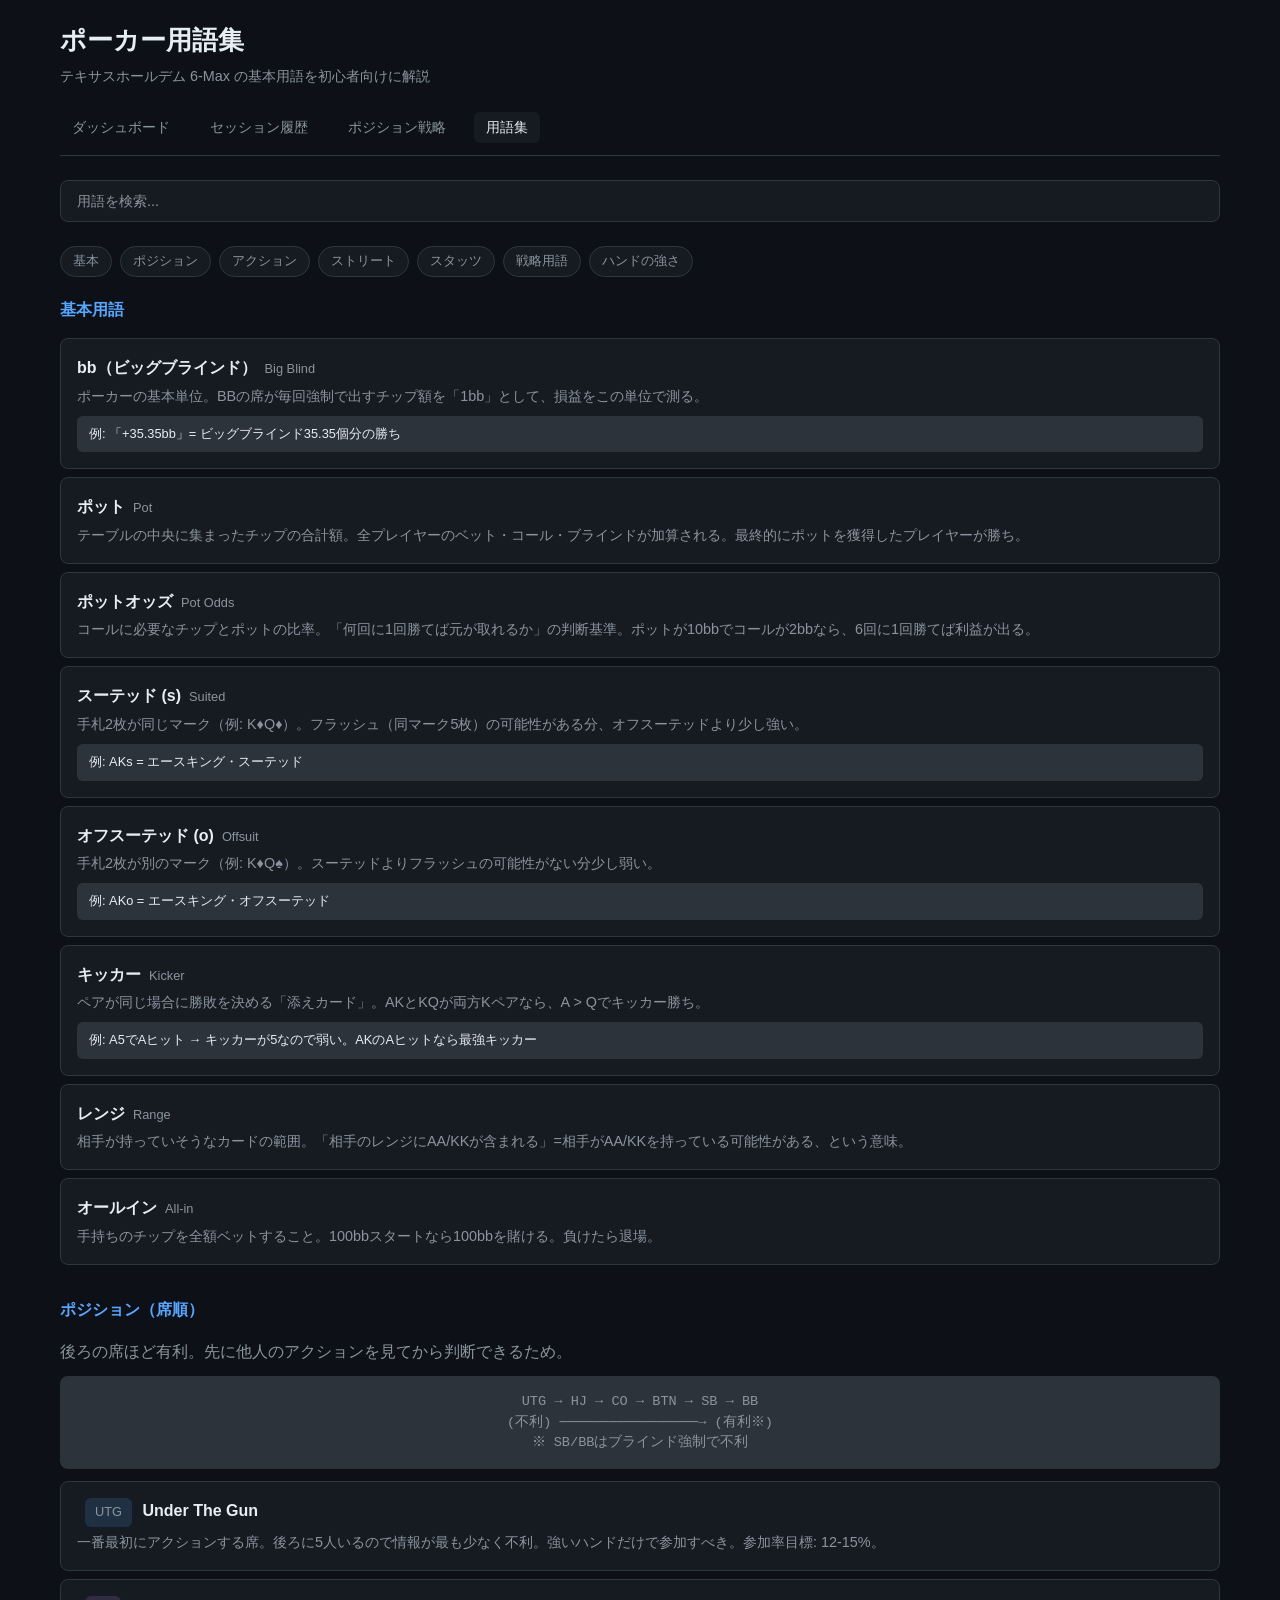
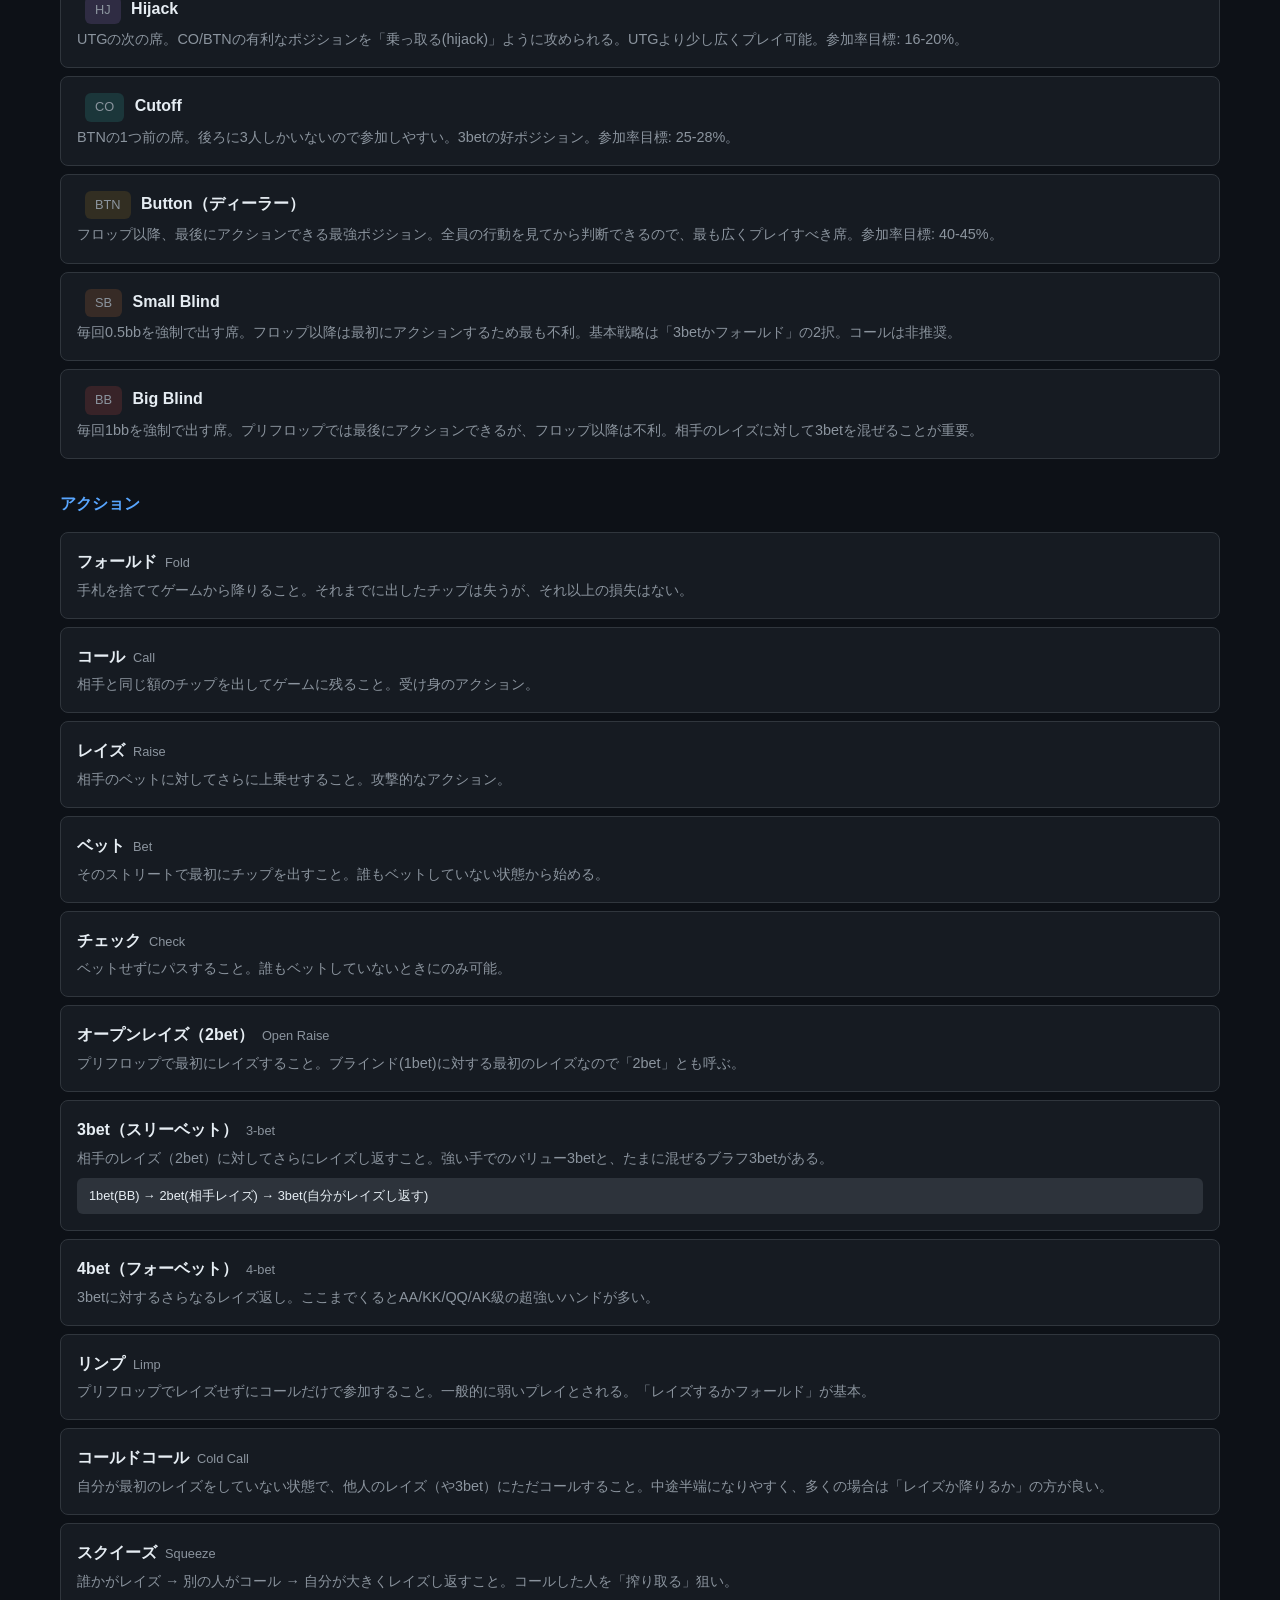
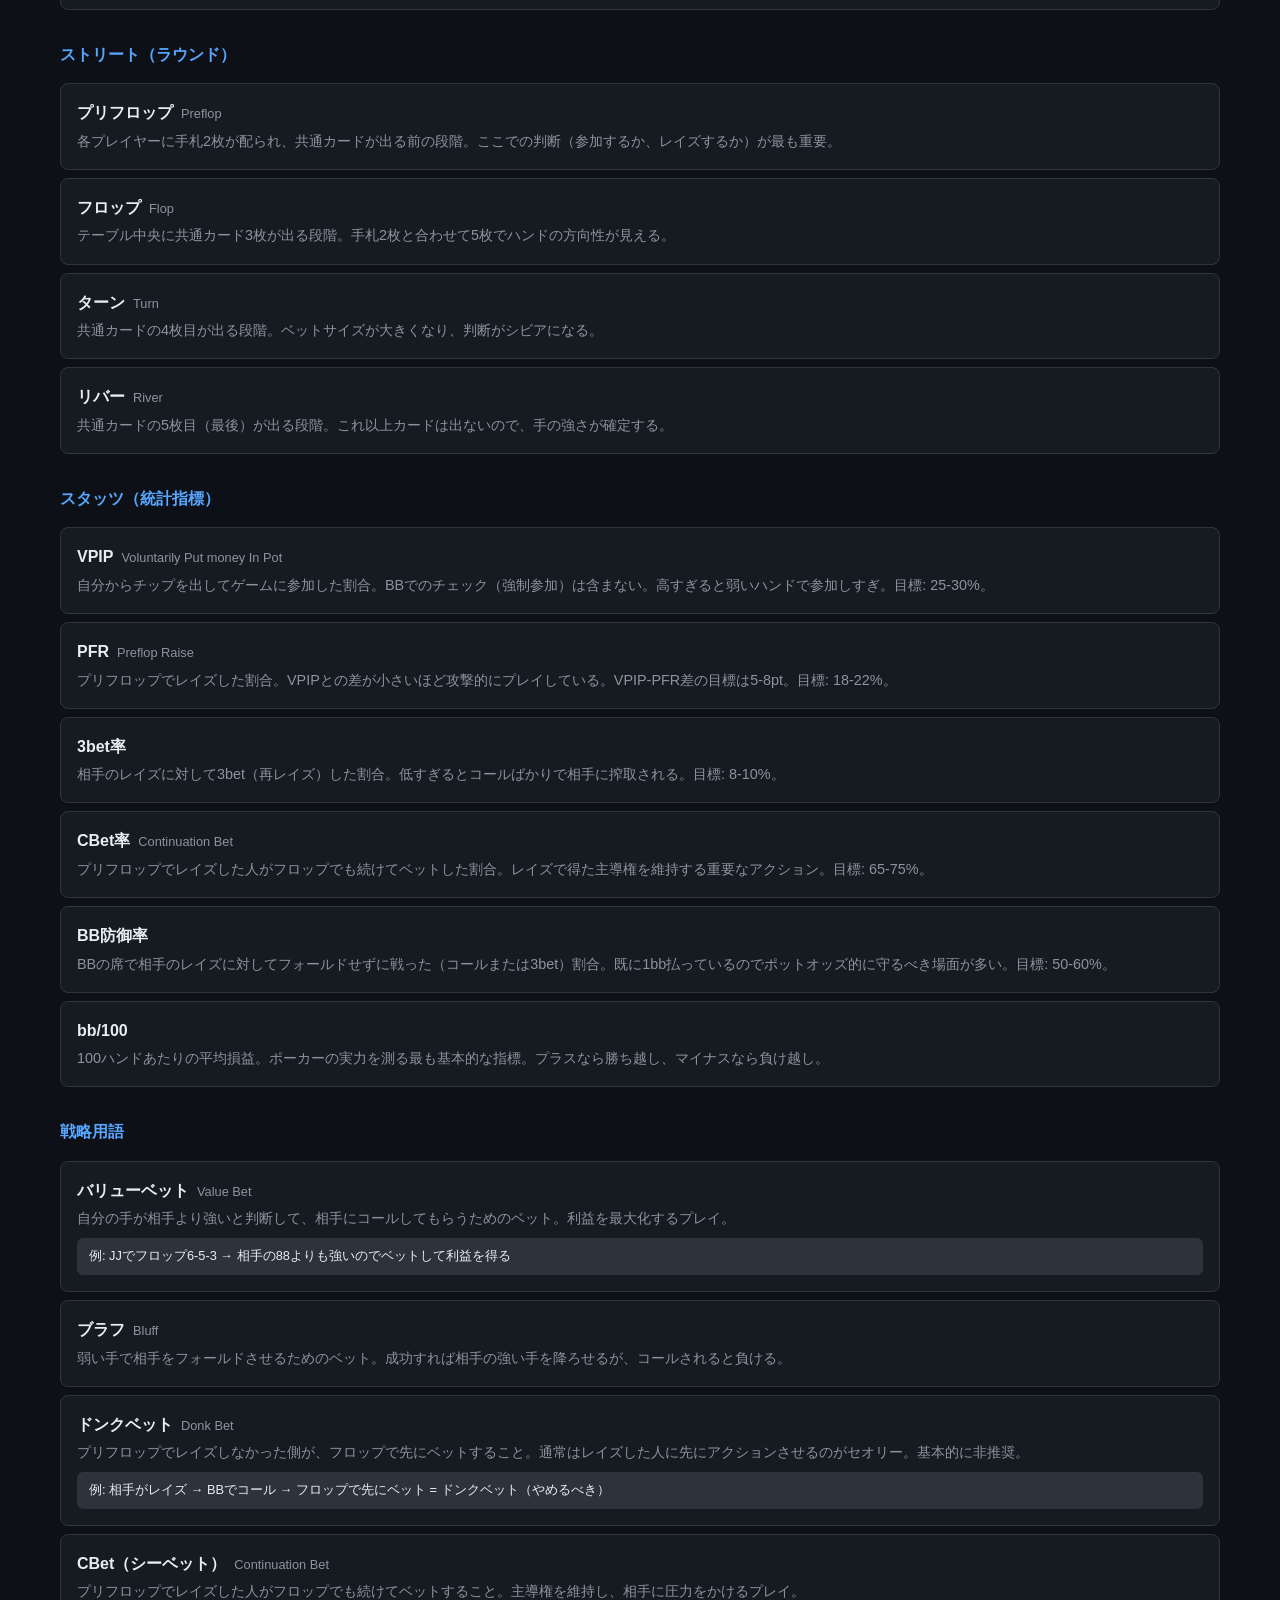
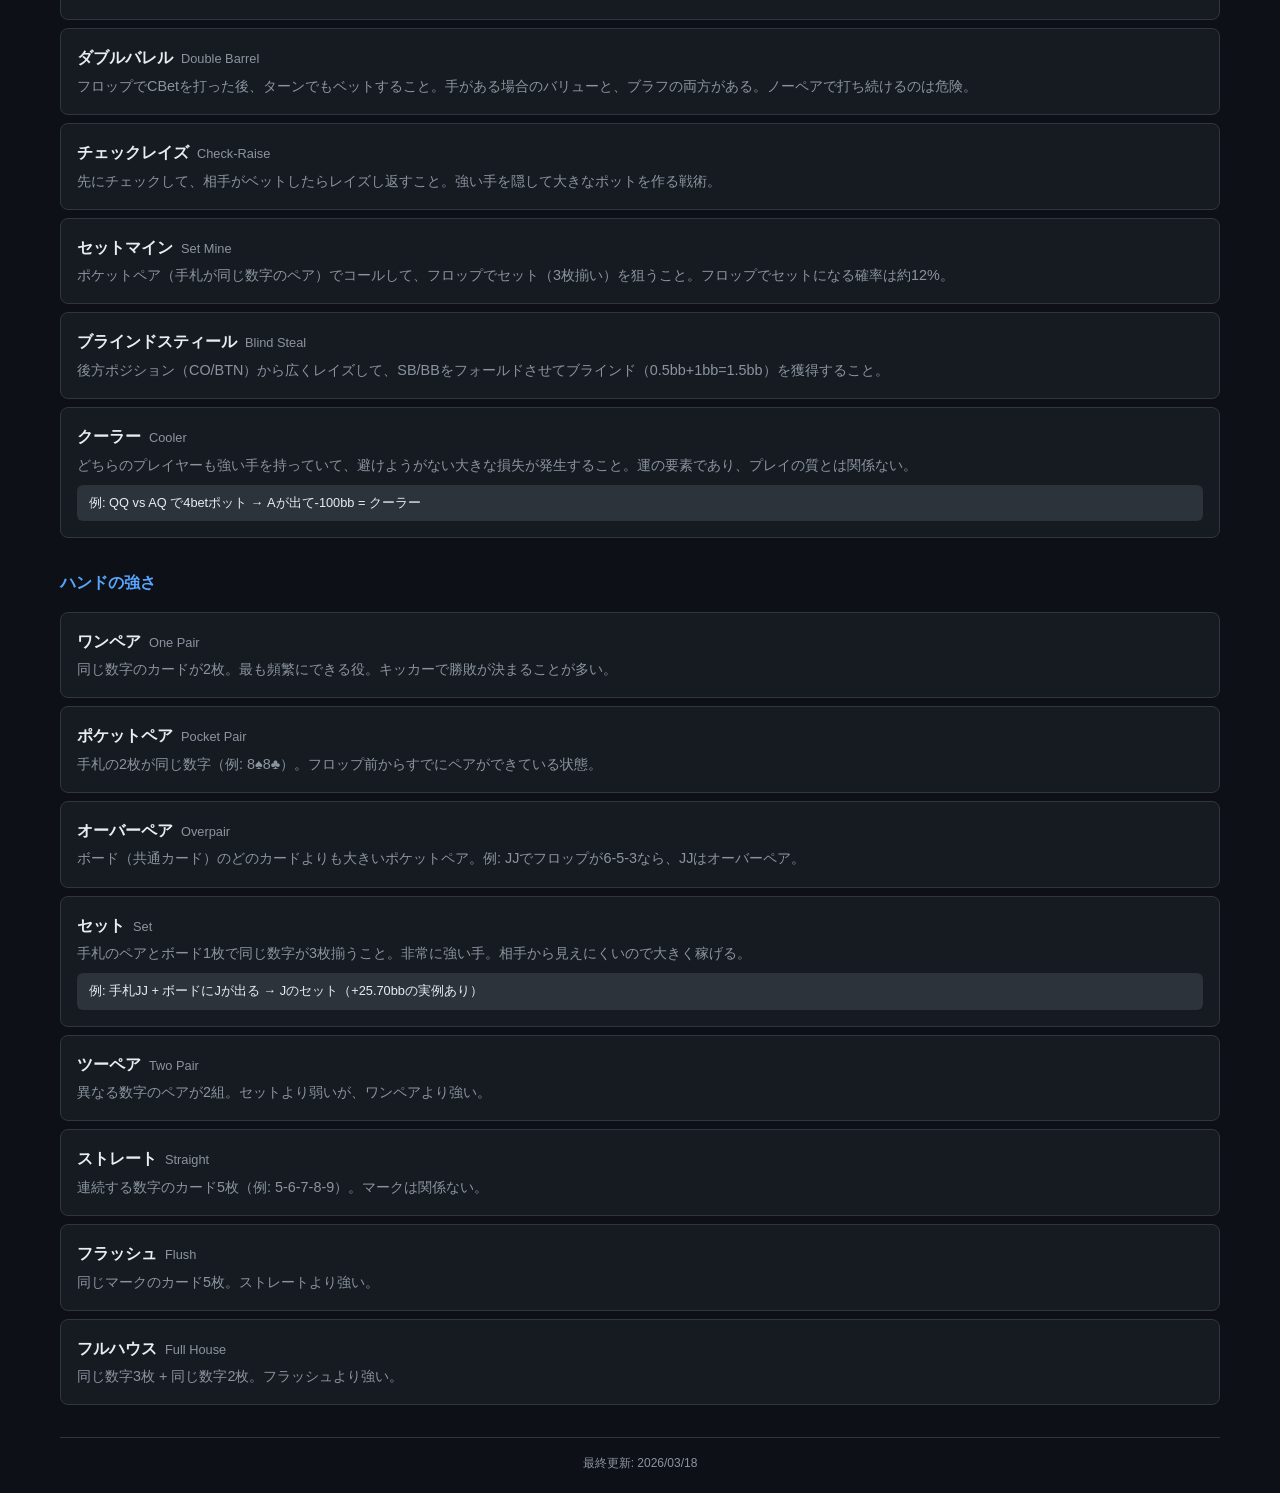
==== glossary.html @ 981156d5 "戦略ページをバージョン管理化 + 用語集ページ追加 - strategy.html: 戦略バージョン一覧テーブル（v1〜v3 + 課題トラッカー） - strategy/: 各バージョンの詳細ページ " ====
<!DOCTYPE html>
<html lang="ja">
<head>
  <meta charset="UTF-8">
  <meta name="viewport" content="width=device-width, initial-scale=1.0">
  <title>ポーカー用語集 | oyasumipan Poker</title>
  <link rel="stylesheet" href="style.css">
  <style>
    .glossary-section { margin-bottom: 32px; }
    .glossary-section h3 { color: var(--blue); margin-bottom: 16px; }
    .term-card { background: var(--card); border: 1px solid var(--border); border-radius: 8px; padding: 16px; margin-bottom: 8px; }
    .term-card .term-name { font-weight: 700; font-size: 1rem; margin-bottom: 4px; }
    .term-card .term-name span { color: var(--text-muted); font-weight: 400; font-size: 0.8rem; margin-left: 8px; }
    .term-card .term-desc { color: var(--text-muted); font-size: 0.9rem; line-height: 1.6; }
    .term-card .term-example { margin-top: 8px; padding: 8px 12px; background: #2d333b; border-radius: 6px; font-size: 0.8rem; color: var(--text); }
    .search-box { width: 100%; padding: 12px 16px; background: var(--card); border: 1px solid var(--border); border-radius: 8px; color: var(--text); font-size: 0.9rem; margin-bottom: 24px; outline: none; }
    .search-box:focus { border-color: var(--blue); }
    .search-box::placeholder { color: var(--text-muted); }
    .category-nav { display: flex; gap: 8px; flex-wrap: wrap; margin-bottom: 20px; }
    .category-nav a { padding: 4px 12px; border-radius: 16px; font-size: 0.8rem; background: var(--card); border: 1px solid var(--border); color: var(--text-muted); }
    .category-nav a:hover { color: var(--text); border-color: var(--blue); text-decoration: none; }
  </style>
</head>
<body>
  <h1>ポーカー用語集</h1>
  <p class="subtitle">テキサスホールデム 6-Max の基本用語を初心者向けに解説</p>
  <nav>
    <a href="index.html">ダッシュボード</a>
    <a href="sessions.html">セッション履歴</a>
    <a href="strategy.html">ポジション戦略</a>
    <a href="glossary.html" class="active">用語集</a>
  </nav>

  <input type="text" class="search-box" id="search" placeholder="用語を検索..." oninput="filterTerms()">

  <div class="category-nav">
    <a href="#basics">基本</a>
    <a href="#positions">ポジション</a>
    <a href="#actions">アクション</a>
    <a href="#streets">ストリート</a>
    <a href="#stats">スタッツ</a>
    <a href="#strategy">戦略用語</a>
    <a href="#hand-strength">ハンドの強さ</a>
  </div>

  <!-- 基本 -->
  <div class="glossary-section" id="basics">
    <h3>基本用語</h3>

    <div class="term-card" data-terms="bb ビッグブラインド チップ 単位">
      <div class="term-name">bb（ビッグブラインド）<span>Big Blind</span></div>
      <div class="term-desc">ポーカーの基本単位。BBの席が毎回強制で出すチップ額を「1bb」として、損益をこの単位で測る。</div>
      <div class="term-example">例: 「+35.35bb」= ビッグブラインド35.35個分の勝ち</div>
    </div>

    <div class="term-card" data-terms="ポット pot">
      <div class="term-name">ポット<span>Pot</span></div>
      <div class="term-desc">テーブルの中央に集まったチップの合計額。全プレイヤーのベット・コール・ブラインドが加算される。最終的にポットを獲得したプレイヤーが勝ち。</div>
    </div>

    <div class="term-card" data-terms="ポットオッズ pot odds">
      <div class="term-name">ポットオッズ<span>Pot Odds</span></div>
      <div class="term-desc">コールに必要なチップとポットの比率。「何回に1回勝てば元が取れるか」の判断基準。ポットが10bbでコールが2bbなら、6回に1回勝てば利益が出る。</div>
    </div>

    <div class="term-card" data-terms="スーテッド suited 同じマーク">
      <div class="term-name">スーテッド (s)<span>Suited</span></div>
      <div class="term-desc">手札2枚が同じマーク（例: K♦Q♦）。フラッシュ（同マーク5枚）の可能性がある分、オフスーテッドより少し強い。</div>
      <div class="term-example">例: AKs = エースキング・スーテッド</div>
    </div>

    <div class="term-card" data-terms="オフスーテッド offsuit 別マーク">
      <div class="term-name">オフスーテッド (o)<span>Offsuit</span></div>
      <div class="term-desc">手札2枚が別のマーク（例: K♦Q♠）。スーテッドよりフラッシュの可能性がない分少し弱い。</div>
      <div class="term-example">例: AKo = エースキング・オフスーテッド</div>
    </div>

    <div class="term-card" data-terms="キッカー kicker 添えカード">
      <div class="term-name">キッカー<span>Kicker</span></div>
      <div class="term-desc">ペアが同じ場合に勝敗を決める「添えカード」。AKとKQが両方Kペアなら、A > Qでキッカー勝ち。</div>
      <div class="term-example">例: A5でAヒット → キッカーが5なので弱い。AKのAヒットなら最強キッカー</div>
    </div>

    <div class="term-card" data-terms="レンジ range 持ちうるカード">
      <div class="term-name">レンジ<span>Range</span></div>
      <div class="term-desc">相手が持っていそうなカードの範囲。「相手のレンジにAA/KKが含まれる」=相手がAA/KKを持っている可能性がある、という意味。</div>
    </div>

    <div class="term-card" data-terms="オールイン all-in 全額ベット">
      <div class="term-name">オールイン<span>All-in</span></div>
      <div class="term-desc">手持ちのチップを全額ベットすること。100bbスタートなら100bbを賭ける。負けたら退場。</div>
    </div>
  </div>

  <!-- ポジション -->
  <div class="glossary-section" id="positions">
    <h3>ポジション（席順）</h3>
    <p style="color:var(--text-muted);margin-bottom:12px">後ろの席ほど有利。先に他人のアクションを見てから判断できるため。</p>
    <pre style="text-align:center;color:var(--text-muted)">UTG → HJ → CO → BTN → SB → BB
(不利) ─────────────────→ (有利※)
※ SB/BBはブラインド強制で不利</pre>

    <div class="term-card" data-terms="utg アンダーザガン 一番前">
      <div class="term-name"><span class="badge badge-utg">UTG</span> Under The Gun</div>
      <div class="term-desc">一番最初にアクションする席。後ろに5人いるので情報が最も少なく不利。強いハンドだけで参加すべき。参加率目標: 12-15%。</div>
    </div>

    <div class="term-card" data-terms="hj ハイジャック">
      <div class="term-name"><span class="badge badge-hj">HJ</span> Hijack</div>
      <div class="term-desc">UTGの次の席。CO/BTNの有利なポジションを「乗っ取る(hijack)」ように攻められる。UTGより少し広くプレイ可能。参加率目標: 16-20%。</div>
    </div>

    <div class="term-card" data-terms="co カットオフ">
      <div class="term-name"><span class="badge badge-co">CO</span> Cutoff</div>
      <div class="term-desc">BTNの1つ前の席。後ろに3人しかいないので参加しやすい。3betの好ポジション。参加率目標: 25-28%。</div>
    </div>

    <div class="term-card" data-terms="btn ボタン ディーラー 最強">
      <div class="term-name"><span class="badge badge-btn">BTN</span> Button（ディーラー）</div>
      <div class="term-desc">フロップ以降、最後にアクションできる最強ポジション。全員の行動を見てから判断できるので、最も広くプレイすべき席。参加率目標: 40-45%。</div>
    </div>

    <div class="term-card" data-terms="sb スモールブラインド 強制">
      <div class="term-name"><span class="badge badge-sb">SB</span> Small Blind</div>
      <div class="term-desc">毎回0.5bbを強制で出す席。フロップ以降は最初にアクションするため最も不利。基本戦略は「3betかフォールド」の2択。コールは非推奨。</div>
    </div>

    <div class="term-card" data-terms="bb ビッグブラインド 強制 ブラインド">
      <div class="term-name"><span class="badge badge-bb">BB</span> Big Blind</div>
      <div class="term-desc">毎回1bbを強制で出す席。プリフロップでは最後にアクションできるが、フロップ以降は不利。相手のレイズに対して3betを混ぜることが重要。</div>
    </div>
  </div>

  <!-- アクション -->
  <div class="glossary-section" id="actions">
    <h3>アクション</h3>

    <div class="term-card" data-terms="フォールド fold 降りる">
      <div class="term-name">フォールド<span>Fold</span></div>
      <div class="term-desc">手札を捨ててゲームから降りること。それまでに出したチップは失うが、それ以上の損失はない。</div>
    </div>

    <div class="term-card" data-terms="コール call 同額">
      <div class="term-name">コール<span>Call</span></div>
      <div class="term-desc">相手と同じ額のチップを出してゲームに残ること。受け身のアクション。</div>
    </div>

    <div class="term-card" data-terms="レイズ raise 上乗せ">
      <div class="term-name">レイズ<span>Raise</span></div>
      <div class="term-desc">相手のベットに対してさらに上乗せすること。攻撃的なアクション。</div>
    </div>

    <div class="term-card" data-terms="ベット bet 最初に賭ける">
      <div class="term-name">ベット<span>Bet</span></div>
      <div class="term-desc">そのストリートで最初にチップを出すこと。誰もベットしていない状態から始める。</div>
    </div>

    <div class="term-card" data-terms="チェック check パス">
      <div class="term-name">チェック<span>Check</span></div>
      <div class="term-desc">ベットせずにパスすること。誰もベットしていないときにのみ可能。</div>
    </div>

    <div class="term-card" data-terms="オープンレイズ open raise 最初のレイズ 2bet">
      <div class="term-name">オープンレイズ（2bet）<span>Open Raise</span></div>
      <div class="term-desc">プリフロップで最初にレイズすること。ブラインド(1bet)に対する最初のレイズなので「2bet」とも呼ぶ。</div>
    </div>

    <div class="term-card" data-terms="3bet スリーベット 再レイズ">
      <div class="term-name">3bet（スリーベット）<span>3-bet</span></div>
      <div class="term-desc">相手のレイズ（2bet）に対してさらにレイズし返すこと。強い手でのバリュー3betと、たまに混ぜるブラフ3betがある。</div>
      <div class="term-example">1bet(BB) → 2bet(相手レイズ) → 3bet(自分がレイズし返す)</div>
    </div>

    <div class="term-card" data-terms="4bet フォーベット 再々レイズ">
      <div class="term-name">4bet（フォーベット）<span>4-bet</span></div>
      <div class="term-desc">3betに対するさらなるレイズ返し。ここまでくるとAA/KK/QQ/AK級の超強いハンドが多い。</div>
    </div>

    <div class="term-card" data-terms="リンプ limp コールだけ 弱いプレイ">
      <div class="term-name">リンプ<span>Limp</span></div>
      <div class="term-desc">プリフロップでレイズせずにコールだけで参加すること。一般的に弱いプレイとされる。「レイズするかフォールド」が基本。</div>
    </div>

    <div class="term-card" data-terms="コールドコール cold call 再レイズにコール">
      <div class="term-name">コールドコール<span>Cold Call</span></div>
      <div class="term-desc">自分が最初のレイズをしていない状態で、他人のレイズ（や3bet）にただコールすること。中途半端になりやすく、多くの場合は「レイズか降りるか」の方が良い。</div>
    </div>

    <div class="term-card" data-terms="スクイーズ squeeze 搾り取る">
      <div class="term-name">スクイーズ<span>Squeeze</span></div>
      <div class="term-desc">誰かがレイズ → 別の人がコール → 自分が大きくレイズし返すこと。コールした人を「搾り取る」狙い。</div>
    </div>
  </div>

  <!-- ストリート -->
  <div class="glossary-section" id="streets">
    <h3>ストリート（ラウンド）</h3>

    <div class="term-card" data-terms="プリフロップ preflop 最初の2枚">
      <div class="term-name">プリフロップ<span>Preflop</span></div>
      <div class="term-desc">各プレイヤーに手札2枚が配られ、共通カードが出る前の段階。ここでの判断（参加するか、レイズするか）が最も重要。</div>
    </div>

    <div class="term-card" data-terms="フロップ flop 共通カード3枚">
      <div class="term-name">フロップ<span>Flop</span></div>
      <div class="term-desc">テーブル中央に共通カード3枚が出る段階。手札2枚と合わせて5枚でハンドの方向性が見える。</div>
    </div>

    <div class="term-card" data-terms="ターン turn 4枚目">
      <div class="term-name">ターン<span>Turn</span></div>
      <div class="term-desc">共通カードの4枚目が出る段階。ベットサイズが大きくなり、判断がシビアになる。</div>
    </div>

    <div class="term-card" data-terms="リバー river 5枚目 最終">
      <div class="term-name">リバー<span>River</span></div>
      <div class="term-desc">共通カードの5枚目（最後）が出る段階。これ以上カードは出ないので、手の強さが確定する。</div>
    </div>
  </div>

  <!-- スタッツ -->
  <div class="glossary-section" id="stats">
    <h3>スタッツ（統計指標）</h3>

    <div class="term-card" data-terms="vpip 参加率 voluntarily put in pot">
      <div class="term-name">VPIP<span>Voluntarily Put money In Pot</span></div>
      <div class="term-desc">自分からチップを出してゲームに参加した割合。BBでのチェック（強制参加）は含まない。高すぎると弱いハンドで参加しすぎ。目標: 25-30%。</div>
    </div>

    <div class="term-card" data-terms="pfr レイズ率 preflop raise">
      <div class="term-name">PFR<span>Preflop Raise</span></div>
      <div class="term-desc">プリフロップでレイズした割合。VPIPとの差が小さいほど攻撃的にプレイしている。VPIP-PFR差の目標は5-8pt。目標: 18-22%。</div>
    </div>

    <div class="term-card" data-terms="3bet率 再レイズ率">
      <div class="term-name">3bet率</div>
      <div class="term-desc">相手のレイズに対して3bet（再レイズ）した割合。低すぎるとコールばかりで相手に搾取される。目標: 8-10%。</div>
    </div>

    <div class="term-card" data-terms="cbet 継続ベット continuation bet">
      <div class="term-name">CBet率<span>Continuation Bet</span></div>
      <div class="term-desc">プリフロップでレイズした人がフロップでも続けてベットした割合。レイズで得た主導権を維持する重要なアクション。目標: 65-75%。</div>
    </div>

    <div class="term-card" data-terms="bb防御率 ビッグブラインド防御">
      <div class="term-name">BB防御率</div>
      <div class="term-desc">BBの席で相手のレイズに対してフォールドせずに戦った（コールまたは3bet）割合。既に1bb払っているのでポットオッズ的に守るべき場面が多い。目標: 50-60%。</div>
    </div>

    <div class="term-card" data-terms="bb/100 100ハンドあたり">
      <div class="term-name">bb/100</div>
      <div class="term-desc">100ハンドあたりの平均損益。ポーカーの実力を測る最も基本的な指標。プラスなら勝ち越し、マイナスなら負け越し。</div>
    </div>
  </div>

  <!-- 戦略用語 -->
  <div class="glossary-section" id="strategy">
    <h3>戦略用語</h3>

    <div class="term-card" data-terms="バリューベット value bet 強い手">
      <div class="term-name">バリューベット<span>Value Bet</span></div>
      <div class="term-desc">自分の手が相手より強いと判断して、相手にコールしてもらうためのベット。利益を最大化するプレイ。</div>
      <div class="term-example">例: JJでフロップ6-5-3 → 相手の88よりも強いのでベットして利益を得る</div>
    </div>

    <div class="term-card" data-terms="ブラフ bluff 弱い手">
      <div class="term-name">ブラフ<span>Bluff</span></div>
      <div class="term-desc">弱い手で相手をフォールドさせるためのベット。成功すれば相手の強い手を降ろせるが、コールされると負ける。</div>
    </div>

    <div class="term-card" data-terms="ドンクベット donk bet セオリー違反">
      <div class="term-name">ドンクベット<span>Donk Bet</span></div>
      <div class="term-desc">プリフロップでレイズしなかった側が、フロップで先にベットすること。通常はレイズした人に先にアクションさせるのがセオリー。基本的に非推奨。</div>
      <div class="term-example">例: 相手がレイズ → BBでコール → フロップで先にベット = ドンクベット（やめるべき）</div>
    </div>

    <div class="term-card" data-terms="cbet シーベット 継続ベット">
      <div class="term-name">CBet（シーベット）<span>Continuation Bet</span></div>
      <div class="term-desc">プリフロップでレイズした人がフロップでも続けてベットすること。主導権を維持し、相手に圧力をかけるプレイ。</div>
    </div>

    <div class="term-card" data-terms="ダブルバレル double barrel ターンも撃つ">
      <div class="term-name">ダブルバレル<span>Double Barrel</span></div>
      <div class="term-desc">フロップでCBetを打った後、ターンでもベットすること。手がある場合のバリューと、ブラフの両方がある。ノーペアで打ち続けるのは危険。</div>
    </div>

    <div class="term-card" data-terms="チェックレイズ check raise 待ち伏せ">
      <div class="term-name">チェックレイズ<span>Check-Raise</span></div>
      <div class="term-desc">先にチェックして、相手がベットしたらレイズし返すこと。強い手を隠して大きなポットを作る戦術。</div>
    </div>

    <div class="term-card" data-terms="セットマイン set mine ポケットペア">
      <div class="term-name">セットマイン<span>Set Mine</span></div>
      <div class="term-desc">ポケットペア（手札が同じ数字のペア）でコールして、フロップでセット（3枚揃い）を狙うこと。フロップでセットになる確率は約12%。</div>
    </div>

    <div class="term-card" data-terms="ブラインドスティール blind steal 盗む">
      <div class="term-name">ブラインドスティール<span>Blind Steal</span></div>
      <div class="term-desc">後方ポジション（CO/BTN）から広くレイズして、SB/BBをフォールドさせてブラインド（0.5bb+1bb=1.5bb）を獲得すること。</div>
    </div>

    <div class="term-card" data-terms="クーラー cooler 避けられない">
      <div class="term-name">クーラー<span>Cooler</span></div>
      <div class="term-desc">どちらのプレイヤーも強い手を持っていて、避けようがない大きな損失が発生すること。運の要素であり、プレイの質とは関係ない。</div>
      <div class="term-example">例: QQ vs AQ で4betポット → Aが出て-100bb = クーラー</div>
    </div>
  </div>

  <!-- ハンドの強さ -->
  <div class="glossary-section" id="hand-strength">
    <h3>ハンドの強さ</h3>

    <div class="term-card" data-terms="ペア pair ワンペア 1ペア">
      <div class="term-name">ワンペア<span>One Pair</span></div>
      <div class="term-desc">同じ数字のカードが2枚。最も頻繁にできる役。キッカーで勝敗が決まることが多い。</div>
    </div>

    <div class="term-card" data-terms="ポケットペア pocket pair 手札ペア">
      <div class="term-name">ポケットペア<span>Pocket Pair</span></div>
      <div class="term-desc">手札の2枚が同じ数字（例: 8♠8♣）。フロップ前からすでにペアができている状態。</div>
    </div>

    <div class="term-card" data-terms="オーバーペア over pair ボードより大きい">
      <div class="term-name">オーバーペア<span>Overpair</span></div>
      <div class="term-desc">ボード（共通カード）のどのカードよりも大きいポケットペア。例: JJでフロップが6-5-3なら、JJはオーバーペア。</div>
    </div>

    <div class="term-card" data-terms="セット set 3枚揃い トリップス">
      <div class="term-name">セット<span>Set</span></div>
      <div class="term-desc">手札のペアとボード1枚で同じ数字が3枚揃うこと。非常に強い手。相手から見えにくいので大きく稼げる。</div>
      <div class="term-example">例: 手札JJ + ボードにJが出る → Jのセット（+25.70bbの実例あり）</div>
    </div>

    <div class="term-card" data-terms="ツーペア two pair 2ペア">
      <div class="term-name">ツーペア<span>Two Pair</span></div>
      <div class="term-desc">異なる数字のペアが2組。セットより弱いが、ワンペアより強い。</div>
    </div>

    <div class="term-card" data-terms="ストレート straight 連番5枚">
      <div class="term-name">ストレート<span>Straight</span></div>
      <div class="term-desc">連続する数字のカード5枚（例: 5-6-7-8-9）。マークは関係ない。</div>
    </div>

    <div class="term-card" data-terms="フラッシュ flush 同マーク5枚">
      <div class="term-name">フラッシュ<span>Flush</span></div>
      <div class="term-desc">同じマークのカード5枚。ストレートより強い。</div>
    </div>

    <div class="term-card" data-terms="フルハウス full house 3枚+2枚">
      <div class="term-name">フルハウス<span>Full House</span></div>
      <div class="term-desc">同じ数字3枚 + 同じ数字2枚。フラッシュより強い。</div>
    </div>
  </div>

  <div class="footer">最終更新: 2026/03/18</div>

<script>
function filterTerms() {
  const q = document.getElementById('search').value.toLowerCase();
  document.querySelectorAll('.term-card').forEach(card => {
    const terms = (card.getAttribute('data-terms') + ' ' + card.textContent).toLowerCase();
    card.style.display = terms.includes(q) ? '' : 'none';
  });
}
</script>
</body>
</html>
---- style.css ----
:root {
  --bg: #0d1117; --card: #161b22; --border: #30363d;
  --text: #e6edf3; --text-muted: #8b949e;
  --green: #3fb950; --red: #f85149; --blue: #58a6ff;
  --purple: #bc8cff; --orange: #d29922; --cyan: #39d2c0;
}
* { margin: 0; padding: 0; box-sizing: border-box; }
body { background: var(--bg); color: var(--text); font-family: -apple-system, BlinkMacSystemFont, 'Segoe UI', Helvetica, Arial, sans-serif; padding: 20px; max-width: 1200px; margin: 0 auto; line-height: 1.6; }
a { color: var(--blue); text-decoration: none; }
a:hover { text-decoration: underline; }
h1 { font-size: 1.6rem; margin-bottom: 4px; }
h2 { font-size: 1.2rem; margin: 24px 0 12px; }
h3 { font-size: 1rem; margin: 20px 0 8px; }
.subtitle { color: var(--text-muted); font-size: 0.9rem; margin-bottom: 24px; }
.positive { color: var(--green); }
.negative { color: var(--red); }

/* Nav */
nav { display: flex; gap: 16px; margin-bottom: 24px; padding-bottom: 12px; border-bottom: 1px solid var(--border); flex-wrap: wrap; }
nav a { color: var(--text-muted); font-size: 0.9rem; padding: 4px 12px; border-radius: 6px; transition: all 0.2s; }
nav a:hover, nav a.active { color: var(--text); background: var(--card); text-decoration: none; }

/* Stats grid */
.stats-grid { display: grid; grid-template-columns: repeat(auto-fit, minmax(150px, 1fr)); gap: 12px; margin-bottom: 24px; }
.stat-card { background: var(--card); border: 1px solid var(--border); border-radius: 8px; padding: 16px; text-align: center; position: relative; }
.stat-card .label { color: var(--text-muted); font-size: 0.75rem; text-transform: uppercase; letter-spacing: 0.5px; margin-bottom: 4px; }
.stat-card .value { font-size: 1.5rem; font-weight: 700; }
.stat-card .detail { color: var(--text-muted); font-size: 0.75rem; margin-top: 2px; }

/* Tooltip */
.has-tooltip { cursor: help; position: relative; }
.has-tooltip::after {
  content: attr(data-tooltip);
  position: absolute; bottom: calc(100% + 8px); left: 50%; transform: translateX(-50%);
  background: #2d333b; color: var(--text); padding: 8px 12px; border-radius: 6px;
  font-size: 0.75rem; white-space: normal; width: max-content; max-width: 280px;
  opacity: 0; pointer-events: none; transition: opacity 0.2s; z-index: 100;
  border: 1px solid var(--border); line-height: 1.5; text-align: left;
  font-weight: 400; text-transform: none; letter-spacing: 0;
}
.has-tooltip:hover::after { opacity: 1; }

/* Charts */
.chart-container { background: var(--card); border: 1px solid var(--border); border-radius: 8px; padding: 20px; margin-bottom: 24px; }
.chart-container h2 { font-size: 1rem; margin: 0 0 12px; color: var(--text-muted); }
.chart-row { display: grid; grid-template-columns: 1fr 1fr; gap: 16px; margin-bottom: 24px; }
@media (max-width: 768px) { .chart-row { grid-template-columns: 1fr; } }
canvas { max-height: 300px; }

/* Tables */
table { width: 100%; border-collapse: collapse; font-size: 0.85rem; }
th, td { padding: 10px 12px; text-align: right; border-bottom: 1px solid var(--border); }
th { color: var(--text-muted); font-weight: 600; font-size: 0.75rem; text-transform: uppercase; letter-spacing: 0.5px; }
td:first-child, th:first-child { text-align: left; }
tr:hover td { background: rgba(88,166,255,0.05); }
tr.clickable { cursor: pointer; }
tr.clickable:hover td { background: rgba(88,166,255,0.1); }

/* Position grid */
.pos-grid { display: grid; grid-template-columns: repeat(6, 1fr); gap: 8px; margin-bottom: 24px; }
.pos-card { background: var(--card); border: 1px solid var(--border); border-radius: 8px; padding: 12px; text-align: center; }
.pos-card .pos-name { font-weight: 700; font-size: 0.9rem; margin-bottom: 6px; }
.pos-card .pos-bb { font-size: 1.1rem; font-weight: 700; margin-bottom: 4px; }
.pos-card .pos-detail { font-size: 0.7rem; color: var(--text-muted); }
@media (max-width: 768px) { .pos-grid { grid-template-columns: repeat(3, 1fr); } }

/* Section */
.section-title { font-size: 1.1rem; margin-bottom: 12px; padding-bottom: 8px; border-bottom: 1px solid var(--border); }
.footer { text-align: center; color: var(--text-muted); font-size: 0.75rem; margin-top: 32px; padding-top: 16px; border-top: 1px solid var(--border); }

/* Content page */
.content-card { background: var(--card); border: 1px solid var(--border); border-radius: 8px; padding: 24px; margin-bottom: 16px; }
.content-card h3 { margin-top: 0; color: var(--blue); }
.content-card ul, .content-card ol { padding-left: 20px; }
.content-card li { margin-bottom: 6px; }
.tag { display: inline-block; padding: 2px 8px; border-radius: 12px; font-size: 0.7rem; font-weight: 600; }
.tag-win { background: rgba(63,185,80,0.15); color: var(--green); }
.tag-lose { background: rgba(248,81,73,0.15); color: var(--red); }
.tag-even { background: rgba(139,148,158,0.15); color: var(--text-muted); }
code { background: #2d333b; padding: 2px 6px; border-radius: 4px; font-size: 0.85em; }
pre { background: #2d333b; padding: 16px; border-radius: 8px; overflow-x: auto; margin: 12px 0; font-size: 0.85rem; line-height: 1.5; }
.badge { display: inline-block; padding: 4px 10px; border-radius: 6px; font-size: 0.75rem; font-weight: 600; margin-right: 6px; }
.badge-utg { background: rgba(88,166,255,0.15); color: #58a6ff; }
.badge-hj { background: rgba(188,140,255,0.15); color: #bc8cff; }
.badge-co { background: rgba(57,210,192,0.15); color: #39d2c0; }
.badge-btn { background: rgba(210,153,34,0.15); color: #d29922; }
.badge-sb { background: rgba(240,136,62,0.15); color: #f0883e; }
.badge-bb { background: rgba(248,81,73,0.15); color: #f85149; }
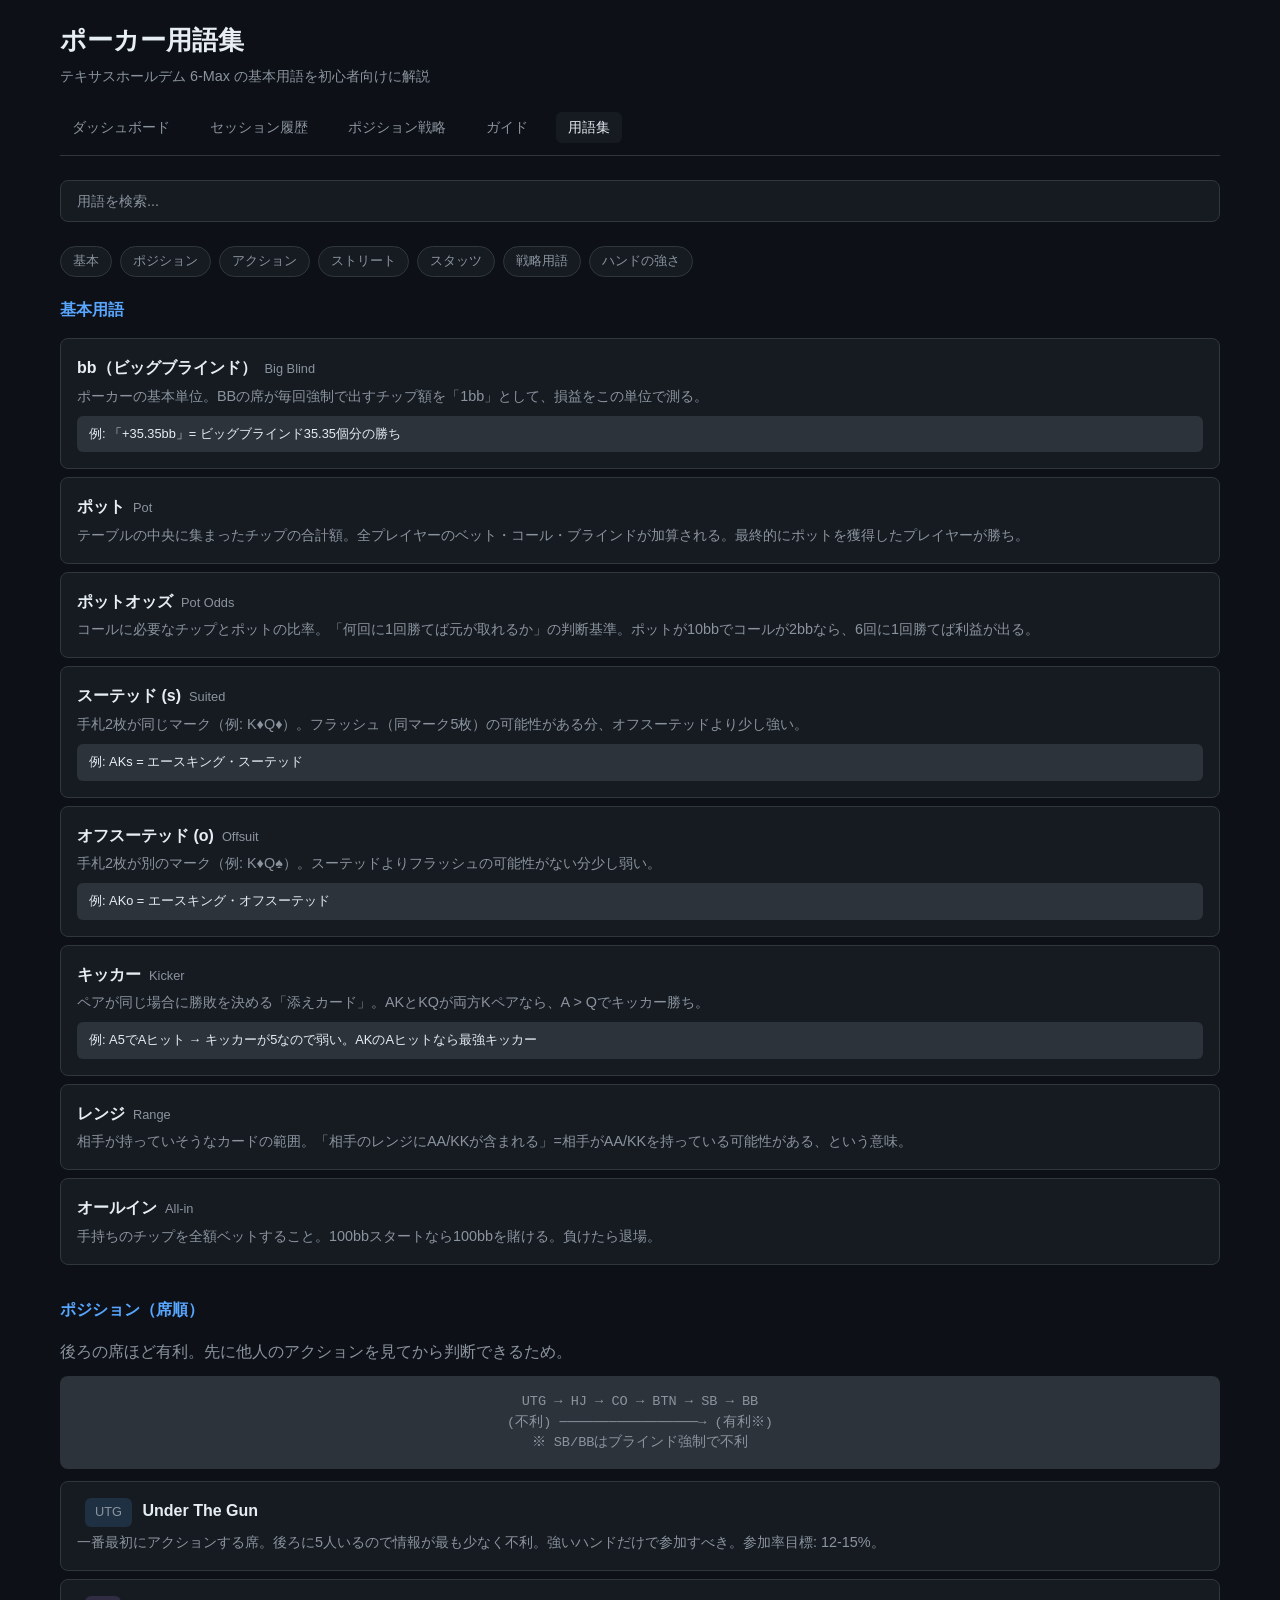
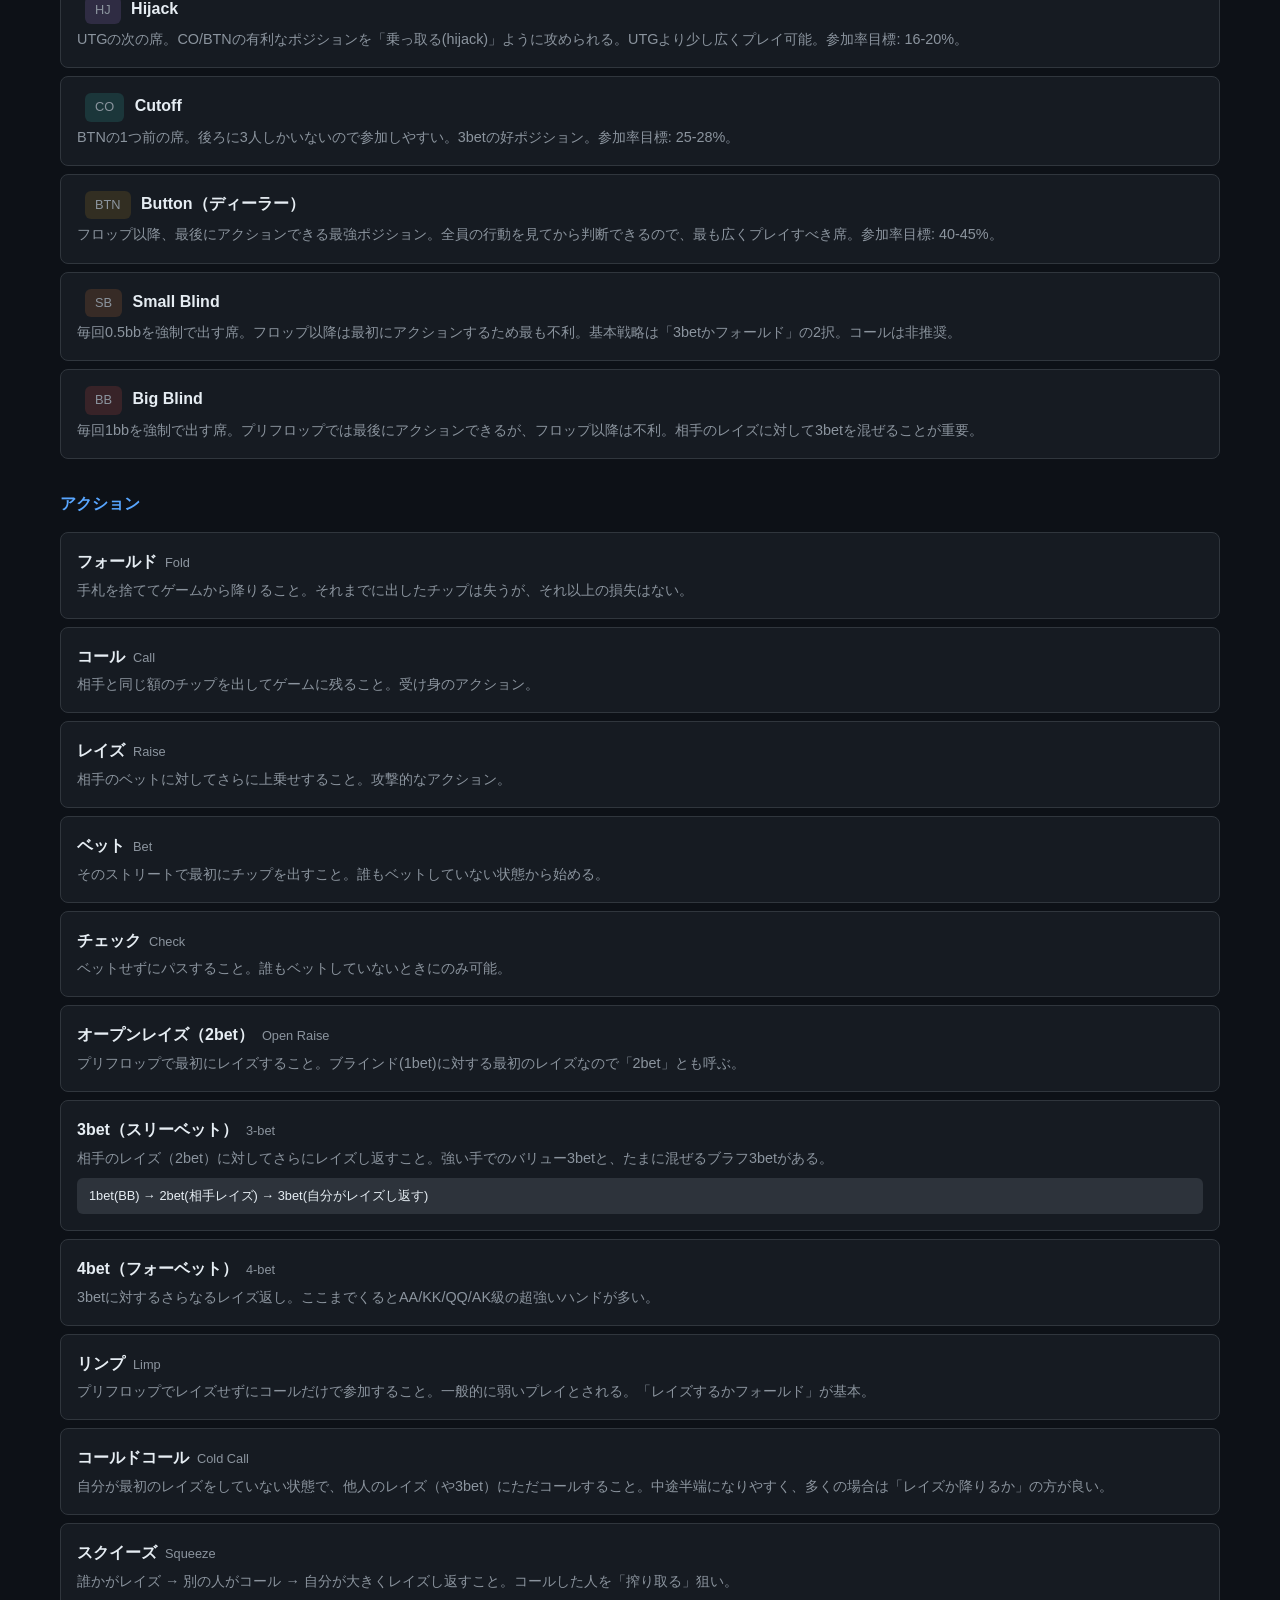
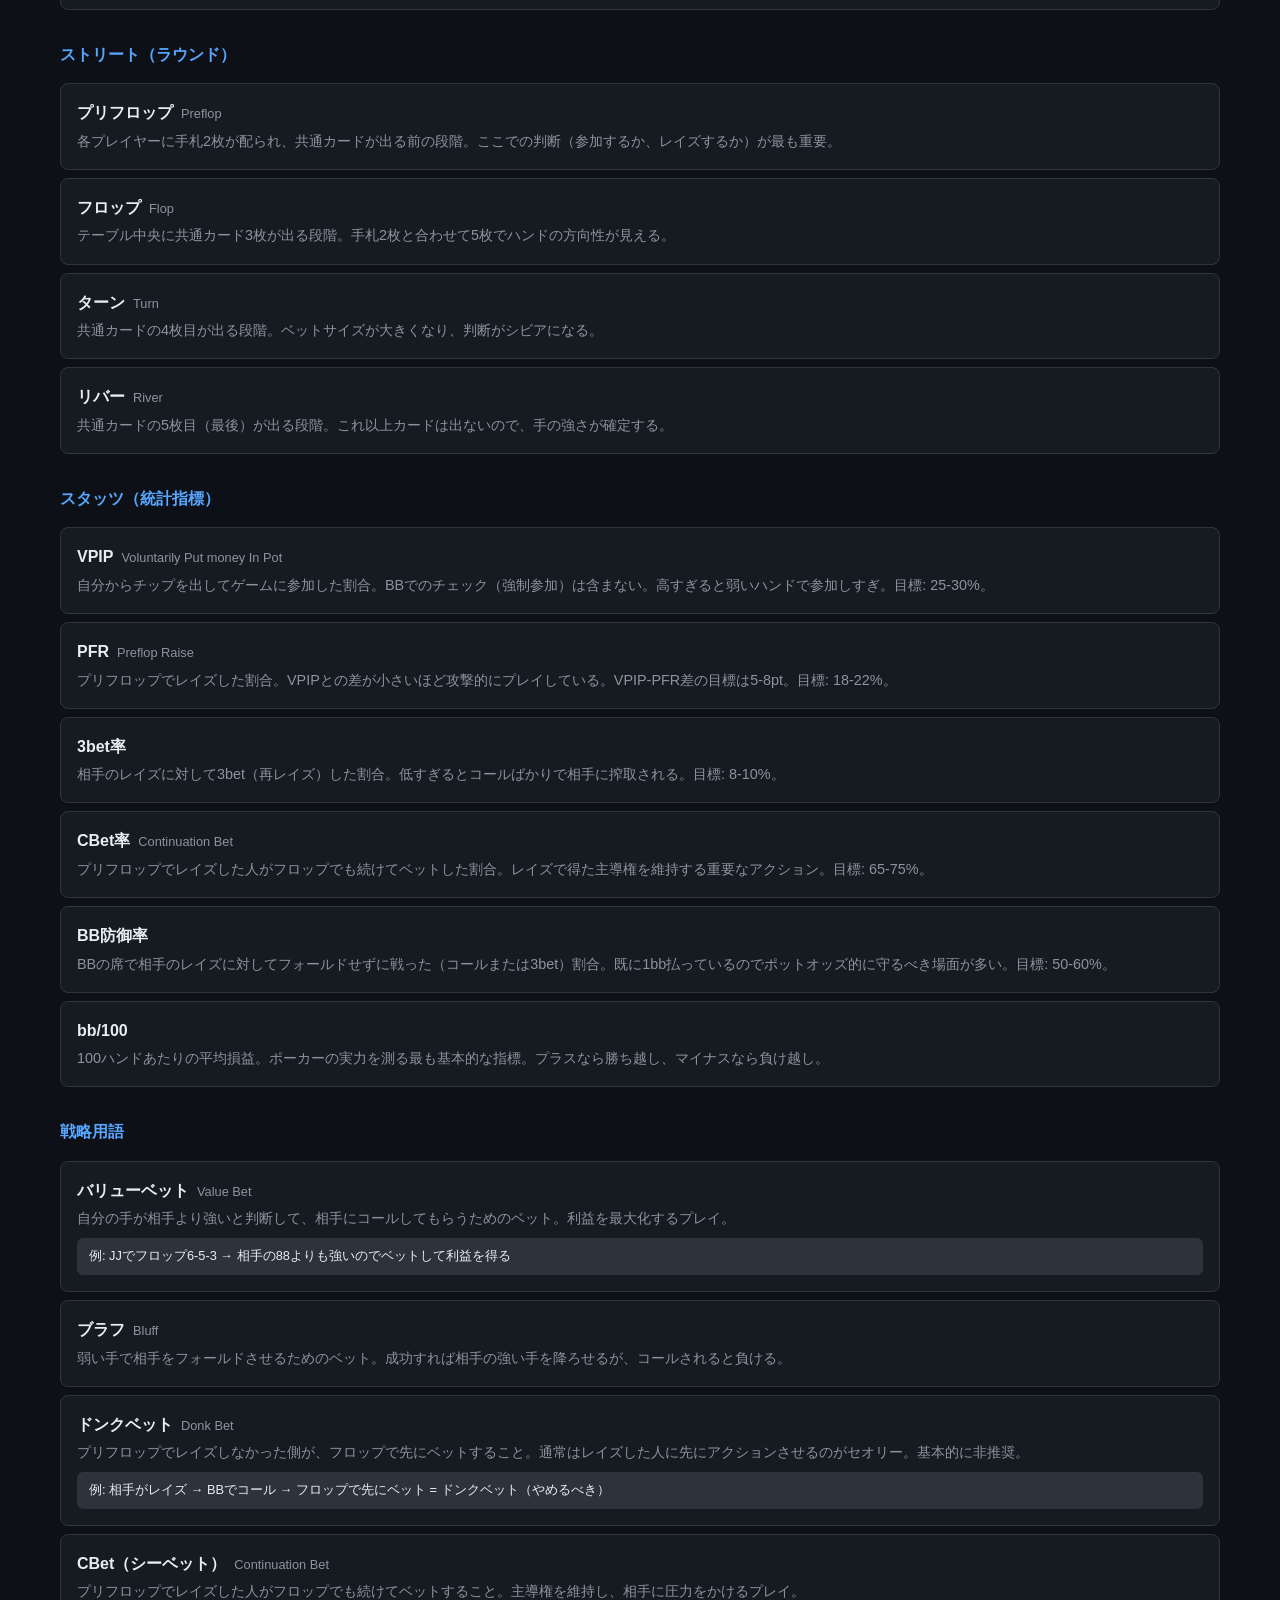
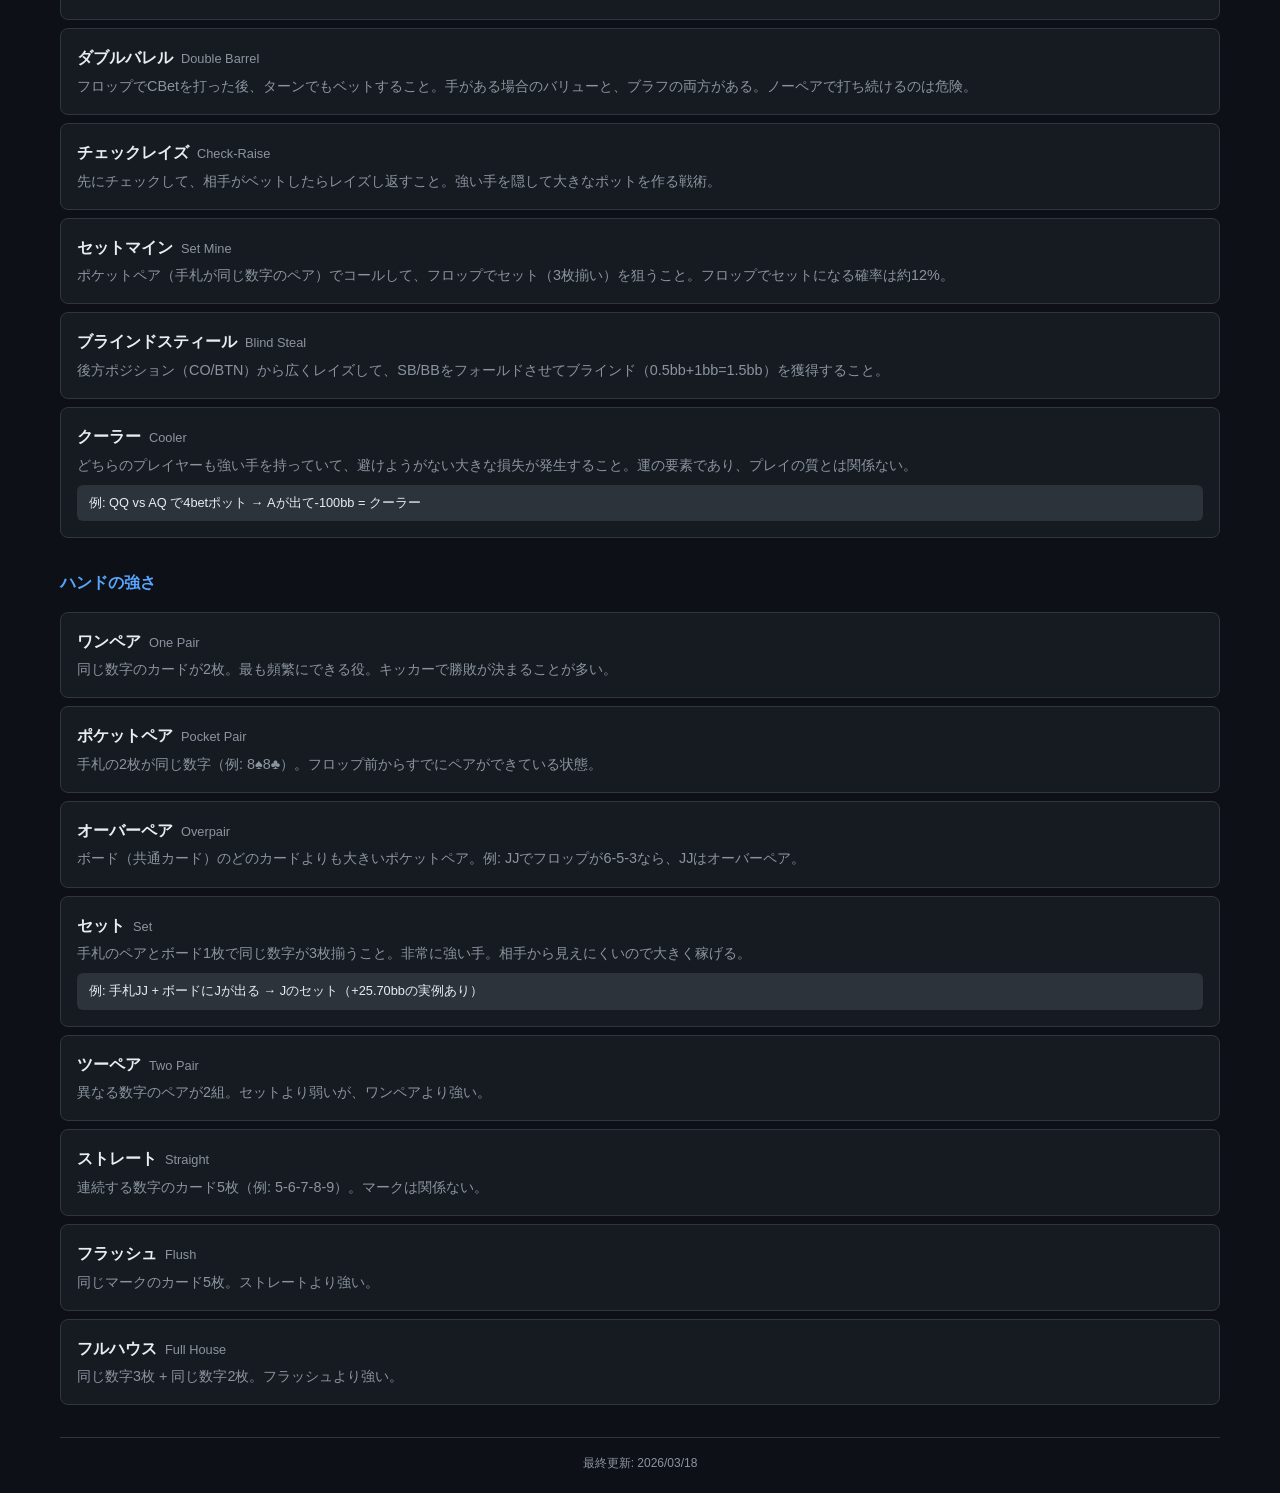
==== commit 556cf300: "Add preflop & bluff guide page - New guide.html with tabbed navigation - Cold call guide (vs UTG/HJ/" ====
--- a/glossary.html
+++ b/glossary.html
@@ -4,7 +4,7 @@
   <meta charset="UTF-8">
   <meta name="viewport" content="width=device-width, initial-scale=1.0">
   <title>ポーカー用語集 | oyasumipan Poker</title>
-  <link rel="stylesheet" href="style.css">
+  <link rel="stylesheet" href="style.css?v=3">
   <style>
     .glossary-section { margin-bottom: 32px; }
     .glossary-section h3 { color: var(--blue); margin-bottom: 16px; }
@@ -28,6 +28,7 @@
     <a href="index.html">ダッシュボード</a>
     <a href="sessions.html">セッション履歴</a>
     <a href="strategy.html">ポジション戦略</a>
+    <a href="guide.html">ガイド</a>
     <a href="glossary.html" class="active">用語集</a>
   </nav>
 
--- a/style.css
+++ b/style.css
@@ -41,20 +41,41 @@
 .has-tooltip:hover::after { opacity: 1; }
 
 /* Charts */
-.chart-container { background: var(--card); border: 1px solid var(--border); border-radius: 8px; padding: 20px; margin-bottom: 24px; }
+.chart-container { background: var(--card); border: 1px solid var(--border); border-radius: 8px; padding: 20px; margin-bottom: 24px; overflow-x: auto; -webkit-overflow-scrolling: touch; }
 .chart-container h2 { font-size: 1rem; margin: 0 0 12px; color: var(--text-muted); }
 .chart-row { display: grid; grid-template-columns: 1fr 1fr; gap: 16px; margin-bottom: 24px; }
 @media (max-width: 768px) { .chart-row { grid-template-columns: 1fr; } }
 canvas { max-height: 300px; }
 
 /* Tables */
+.table-scroll { overflow-x: auto; -webkit-overflow-scrolling: touch; }
 table { width: 100%; border-collapse: collapse; font-size: 0.85rem; }
-th, td { padding: 10px 12px; text-align: right; border-bottom: 1px solid var(--border); }
+th, td { padding: 10px 12px; text-align: right; border-bottom: 1px solid var(--border); white-space: nowrap; }
 th { color: var(--text-muted); font-weight: 600; font-size: 0.75rem; text-transform: uppercase; letter-spacing: 0.5px; }
 td:first-child, th:first-child { text-align: left; }
 tr:hover td { background: rgba(88,166,255,0.05); }
 tr.clickable { cursor: pointer; }
 tr.clickable:hover td { background: rgba(88,166,255,0.1); }
+@media (max-width: 768px) {
+  th, td { padding: 8px 8px; font-size: 0.8rem; }
+  td.wrap-cell, th.wrap-cell { white-space: normal; min-width: 120px; }
+}
+
+/* Mobile card view for sessions */
+.session-cards { display: none; }
+@media (max-width: 640px) {
+  .session-table-desktop { display: none; }
+  .session-cards { display: flex; flex-direction: column; gap: 12px; }
+  .session-card {
+    background: var(--card); border: 1px solid var(--border); border-radius: 8px; padding: 16px;
+  }
+  .session-card-header { display: flex; justify-content: space-between; align-items: center; margin-bottom: 8px; }
+  .session-card-date { font-weight: 700; }
+  .session-card-stats { display: grid; grid-template-columns: repeat(2, 1fr); gap: 8px; font-size: 0.8rem; }
+  .session-card-stats .stat-label { color: var(--text-muted); font-size: 0.7rem; }
+  .session-card-note { color: var(--text-muted); font-size: 0.75rem; margin-top: 8px; padding-top: 8px; border-top: 1px solid var(--border); }
+  .session-card-link { margin-top: 8px; }
+}
 
 /* Position grid */
 .pos-grid { display: grid; grid-template-columns: repeat(6, 1fr); gap: 8px; margin-bottom: 24px; }
@@ -69,7 +90,8 @@
 .footer { text-align: center; color: var(--text-muted); font-size: 0.75rem; margin-top: 32px; padding-top: 16px; border-top: 1px solid var(--border); }
 
 /* Content page */
-.content-card { background: var(--card); border: 1px solid var(--border); border-radius: 8px; padding: 24px; margin-bottom: 16px; }
+.content-card { background: var(--card); border: 1px solid var(--border); border-radius: 8px; padding: 24px; margin-bottom: 16px; overflow-x: auto; -webkit-overflow-scrolling: touch; }
+@media (max-width: 640px) { .content-card { padding: 16px 12px; } }
 .content-card h3 { margin-top: 0; color: var(--blue); }
 .content-card ul, .content-card ol { padding-left: 20px; }
 .content-card li { margin-bottom: 6px; }
